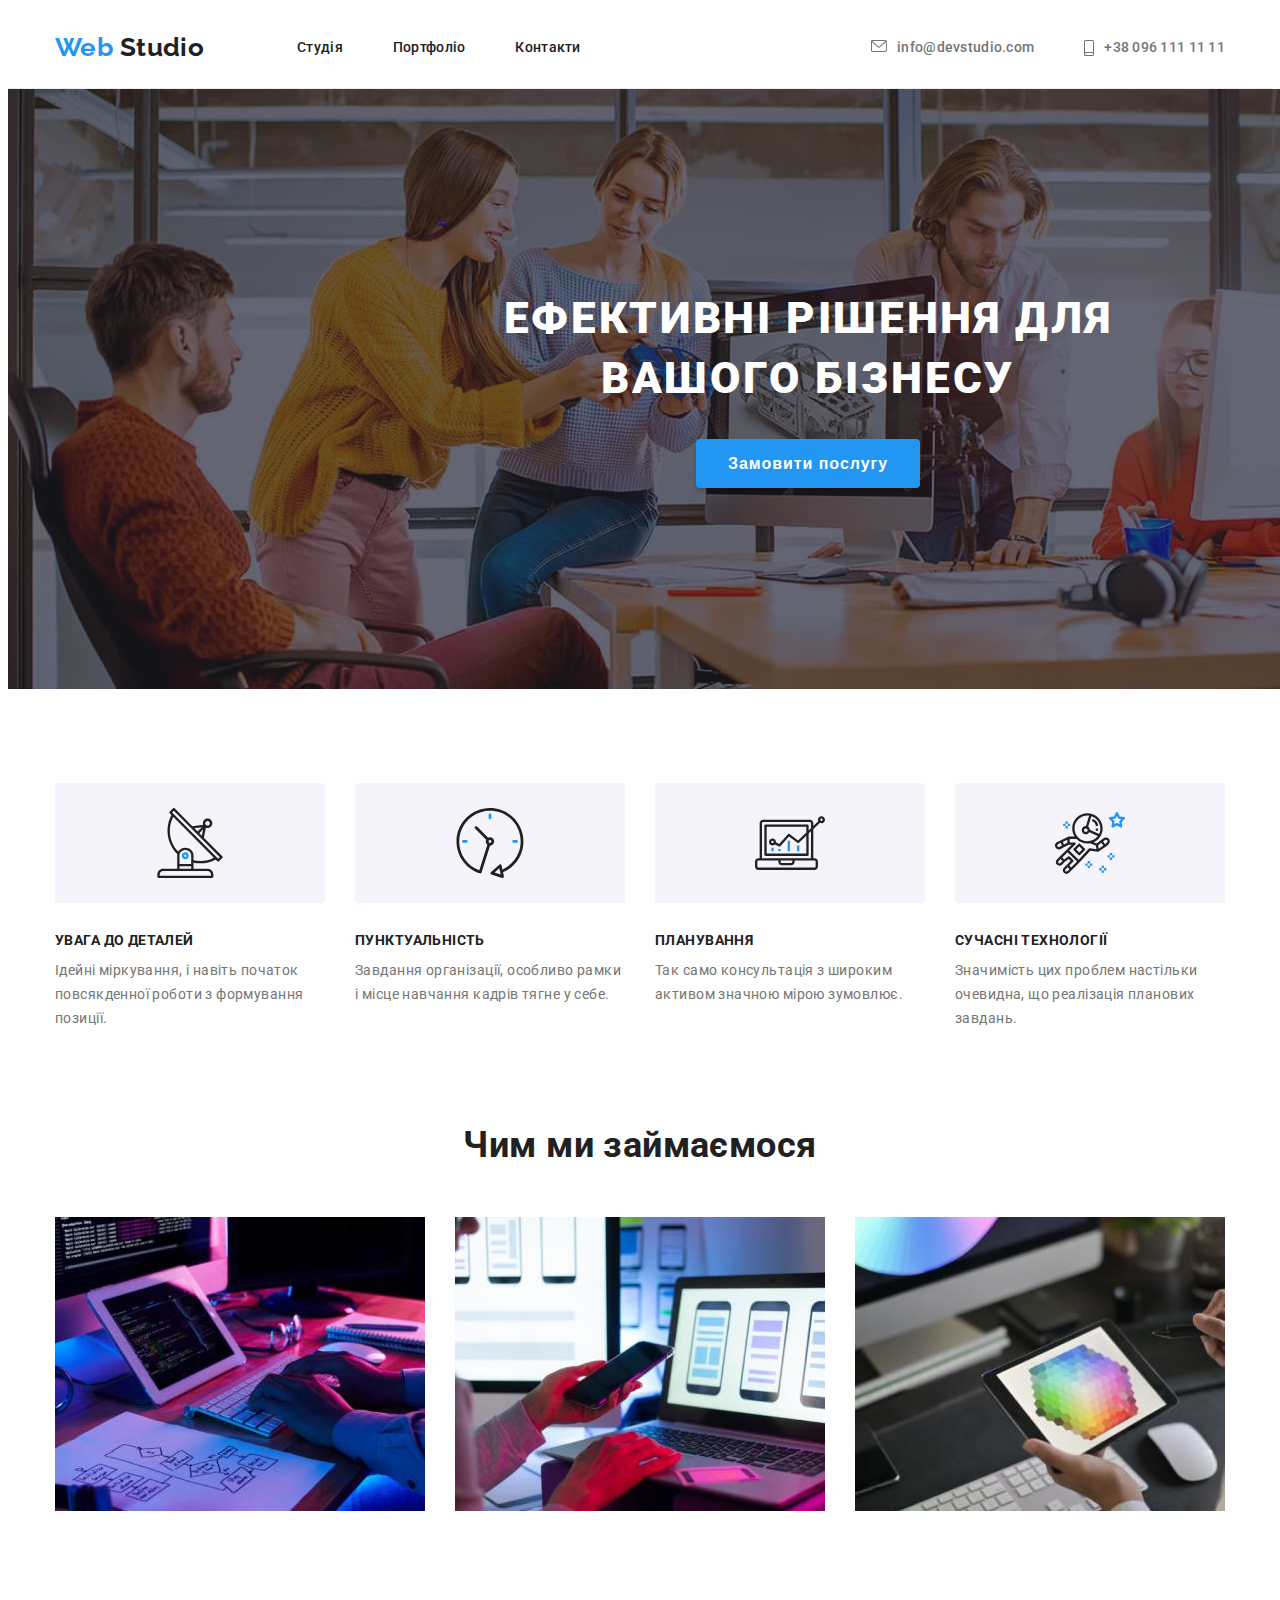
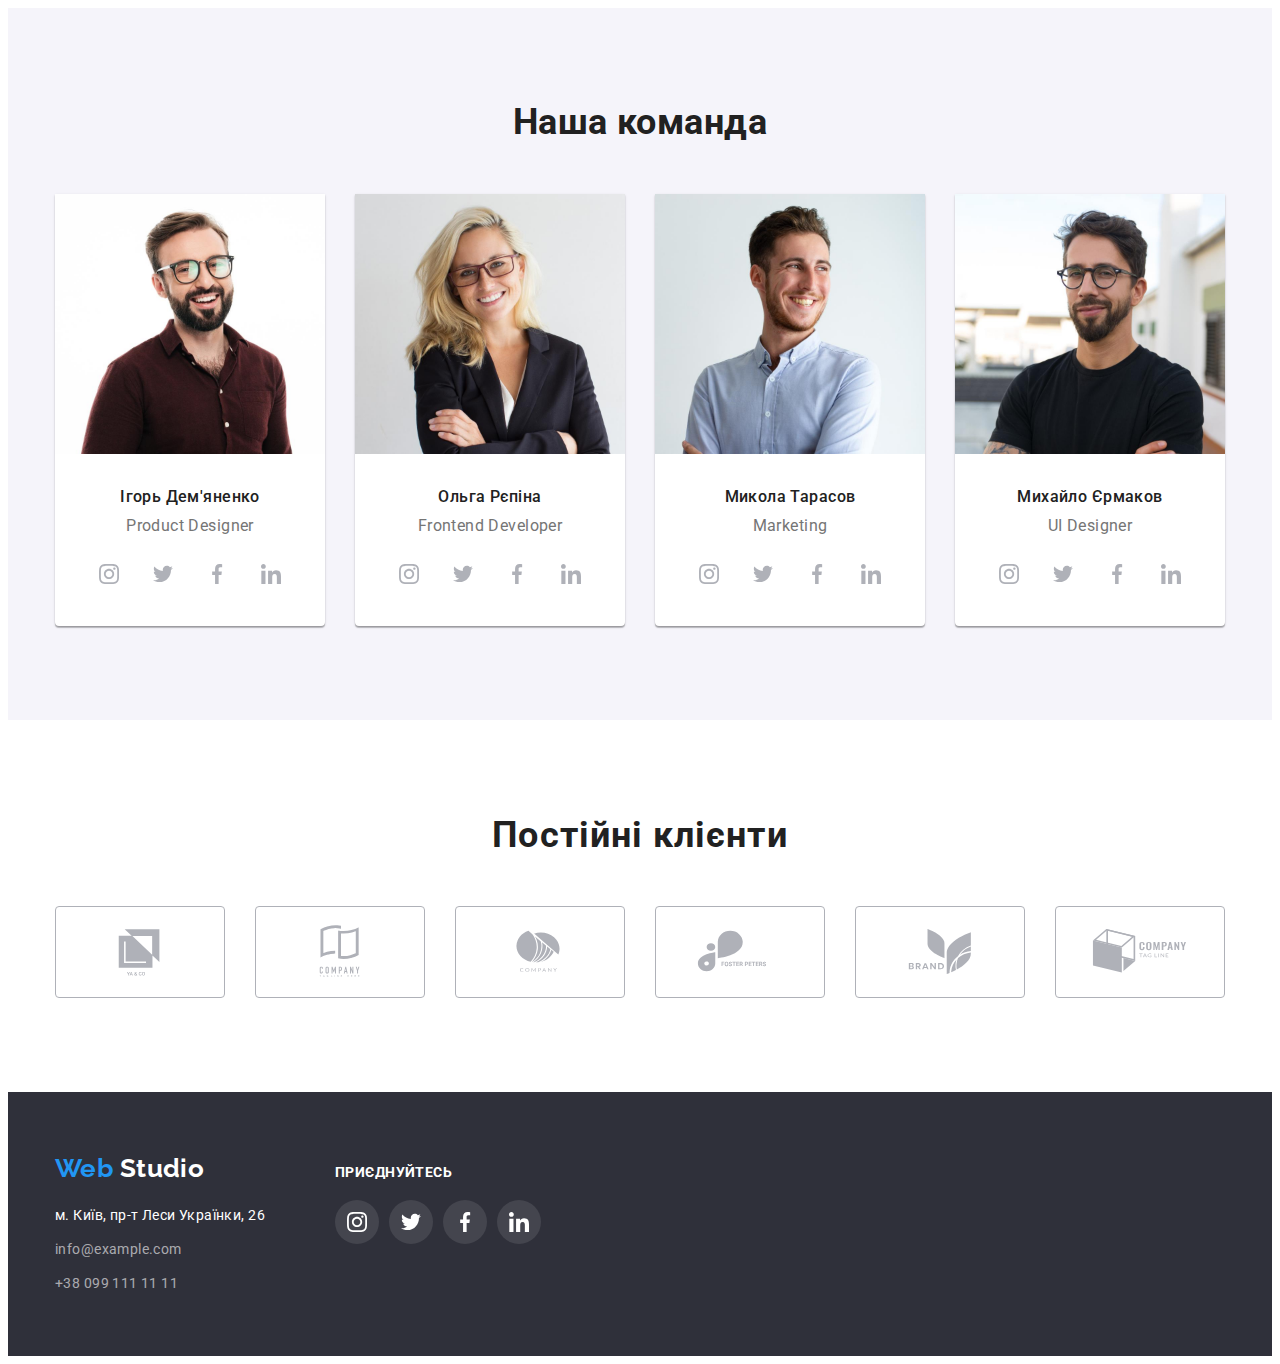
==== index.html @ af130c3d "first_commit" ====
<!DOCTYPE html>
<html lang="uk">
  <head>
    <meta charset="UTF-8" />
    <meta http-equiv="X-UA-Compatible" content="IE=edge" />
    <meta name="viewport" content="width=device-width, initial-scale=1.0" />
    <title>WebStudio</title>
    <link rel="preconnect" href="https://fonts.googleapis.com" />
    <link rel="preconnect" href="https://fonts.gstatic.com" crossorigin />
    <link
      href="https://fonts.googleapis.com/css2?family=Raleway:wght@700&family=Roboto:wght@400;500;700;900&display=swap"
      rel="stylesheet"
    />
    <link
      rel="stylesheet"
      href="https://cdnjs.cloudflare.com/ajax/libs/modern-normalize/1.1.0/modern-normalize.min.css"
      integrity="sha512-wpPYUAdjBVSE4KJnH1VR1HeZfpl1ub8YT/NKx4PuQ5NmX2tKuGu6U/JRp5y+Y8XG2tV+wKQpNHVUX03MfMFn9Q=="
      crossorigin="anonymous"
      referrerpolicy="no-referrer"
    />
    <link rel="stylesheet" href="./styles/styles.css" />
  </head>
  <body>
    <header class="header">
      <div class="container container_nav">
        <nav class="header_nav">
          <a href="./index.html" class="header_logo link">
            <span class="header_logo_firstp">Web</span>
            Studio
          </a>
          <ul class="header_list list">
            <li class="header_item">
              <a href="./index.html" class="header_link link">Студія</a>
            </li>
            <li class="header_item">
              <a href="./portfolio.html" class="header_link link">Портфоліо</a>
            </li>
            <li class="header_item">
              <a href="#" class="header_link link">Контакти</a>
            </li>
          </ul>
        </nav>
        <ul class="header_contacts list">
          <li class="contacts_item">
            <a href="mailto:info@devstudio.com" class="contacts_link link">
              <svg class="contacts_icon envelope" width="10" height="16">
                <use href="./images/icons/symbol-defs.svg#icon-envelope"></use>
              </svg>
              info@devstudio.com</a
            >
          </li>
          <li class="contacts_item">
            <a href="tel:+380961111111" class="contacts_link link">
              <svg class="contacts_icon smartphone" width="16" height="12">
                <use href="./images/icons/symbol-defs.svg#icon-smartphone"></use>
              </svg>
              +38 096 111 11 11</a
            >
          </li>
        </ul>
      </div>
    </header>
    <main class="main">
      <section class="hero">
        <div class="container">
          <h1 class="hero_title">Ефективні рішення для вашого бізнесу</h1>
          <button type="button" class="hero_button">Замовити послугу</button>
        </div>
      </section>
      <section class="features section">
        <div class="container">
          <h2 class="hidden_title">Наші особливості</h2>
          <ul class="features_list list">
            <li class="features_item">
              <div class="features_icon_bloc">
                <svg class="features_icon" width="70" height="70">
                  <use href="./images/icons/symbol-defs.svg#icon-antenna"></use>
                </svg>
              </div>
              <h3 class="features_title icon_plate">Увага до деталей</h3>
              <p class="features_description">
                Ідейні міркування, і навіть початок повсякденної роботи з формування позиції.
              </p>
            </li>
            <li class="features_item">
              <div class="features_icon_bloc">
                <svg class="features_icon" width="70" height="70">
                  <use href="./images/icons/symbol-defs.svg#icon-clock"></use>
                </svg>
              </div>
              <h3 class="features_title icon_watch">Пунктуальність</h3>
              <p class="features_description">
                Завдання організації, особливо рамки і місце навчання кадрів тягне у себе.
              </p>
            </li>
            <li class="features_item">
              <div class="features_icon_bloc">
                <svg class="features_icon" width="70" height="70">
                  <use href="./images/icons/symbol-defs.svg#icon-diagram"></use>
                </svg>
              </div>
              <h3 class="features_title icon_laptop">Планування</h3>
              <p class="features_description">
                Так само консультація з широким активом значною мірою зумовлює.
              </p>
            </li>
            <li class="features_item">
              <div class="features_icon_bloc">
                <svg class="features_icon" width="70" height="70">
                  <use href="./images/icons/symbol-defs.svg#icon-astronaut"></use>
                </svg>
              </div>
              <h3 class="features_title icon_astronaut">Сучасні технології</h3>
              <p class="features_description">
                Значимість цих проблем настільки очевидна, що реалізація планових завдань.
              </p>
            </li>
          </ul>
        </div>
      </section>
      <section class="case section">
        <div class="container">
          <h2 class="case_title">Чим ми займаємося</h2>
          <ul class="case_list list">
            <li class="case_item">
              <img
                src="./images/workplace1.jpg"
                alt="Фронтенд розробка"
                class="case_img"
                width="370"
                height="294"
              />
            </li>
            <li class="case_item">
              <img
                src="./images/workplace2.jpg"
                alt="Розробка інтерфейса"
                class="case_img"
                width="370"
                height="294"
              />
            </li>
            <li class="case_item">
              <img
                src="./images/workplace3.jpg"
                alt="Палітра кольорів на планшеті"
                class="case_img"
                width="370"
                height="294"
              />
            </li>
          </ul>
        </div>
      </section>
      <section class="team section">
        <div class="container">
          <h2 class="team_first_title">Наша команда</h2>
          <ul class="team_list list">
            <li class="team_item">
              <img
                src="./images/igor_demianenko.jpg"
                alt="Ігорь Дем'яненко дизайнер продукта"
                class="team_photo"
                width="270"
                height="260"
              />
              <div class="team_text">
                <h3 class="team_title">Ігорь Дем'яненко</h3>
                <p class="team_position">Product Designer</p>
                <ul class="team_soc list">
                  <li class="team_soc_item">
                    <a href="#" class="team_soc_link">
                      <svg class="team_soc_icon" width="20" height="20">
                        <use href="./images/icons/symbol-defs.svg#icon-instagram"></use>
                      </svg>
                    </a>
                  </li>
                  <li class="team_soc_item">
                    <a href="#" class="team_soc_link">
                      <svg class="team_soc_icon" width="20" height="20">
                        <use href="./images/icons/symbol-defs.svg#icon-twitter"></use>
                      </svg>
                    </a>
                  </li>
                  <li class="team_soc_item">
                    <a href="#" class="team_soc_link">
                      <svg class="team_soc_icon" width="20" height="20">
                        <use href="./images/icons/symbol-defs.svg#icon-facebook"></use>
                      </svg>
                    </a>
                  </li>
                  <li class="team_soc_item">
                    <a href="#" class="team_soc_link">
                      <svg class="team_soc_icon" width="20" height="20">
                        <use href="./images/icons/symbol-defs.svg#icon-linkedin"></use>
                      </svg>
                    </a>
                  </li>
                </ul>
              </div>
            </li>
            <li class="team_item">
              <img
                src="./images/olga_repina.jpg"
                alt="Ольга Рєпіна фронтенд розробітник"
                class="team_photo"
                width="270"
                height="260"
              />
              <div class="team_text">
                <h3 class="team_title">Ольга Рєпіна</h3>
                <p class="team_position">Frontend Developer</p>
                <ul class="team_soc list">
                  <li class="team_soc_item">
                    <a href="#" class="team_soc_link">
                      <svg class="team_soc_icon" width="20" height="20">
                        <use href="./images/icons/symbol-defs.svg#icon-instagram"></use>
                      </svg>
                    </a>
                  </li>
                  <li class="team_soc_item">
                    <a href="#" class="team_soc_link">
                      <svg class="team_soc_icon" width="20" height="20">
                        <use href="./images/icons/symbol-defs.svg#icon-twitter"></use>
                      </svg>
                    </a>
                  </li>
                  <li class="team_soc_item">
                    <a href="#" class="team_soc_link">
                      <svg class="team_soc_icon" width="20" height="20">
                        <use href="./images/icons/symbol-defs.svg#icon-facebook"></use>
                      </svg>
                    </a>
                  </li>
                  <li class="team_soc_item">
                    <a href="#" class="team_soc_link">
                      <svg class="team_soc_icon" width="20" height="20">
                        <use href="./images/icons/symbol-defs.svg#icon-linkedin"></use>
                      </svg>
                    </a>
                  </li>
                </ul>
              </div>
            </li>
            <li class="team_item">
              <img
                src="./images/nikolay_tarasov.jpg"
                alt="Микола Тарасов маркетолог"
                class="team_photo"
                width="270"
                height="260"
              />
              <div class="team_text">
                <h3 class="team_title">Микола Тарасов</h3>
                <p class="team_position">Marketing</p>
                <ul class="team_soc list">
                  <li class="team_soc_item">
                    <a href="#" class="team_soc_link">
                      <svg class="team_soc_icon" width="20" height="20">
                        <use href="./images/icons/symbol-defs.svg#icon-instagram"></use>
                      </svg>
                    </a>
                  </li>
                  <li class="team_soc_item">
                    <a href="#" class="team_soc_link">
                      <svg class="team_soc_icon" width="20" height="20">
                        <use href="./images/icons/symbol-defs.svg#icon-twitter"></use>
                      </svg>
                    </a>
                  </li>
                  <li class="team_soc_item">
                    <a href="#" class="team_soc_link">
                      <svg class="team_soc_icon" width="20" height="20">
                        <use href="./images/icons/symbol-defs.svg#icon-facebook"></use>
                      </svg>
                    </a>
                  </li>
                  <li class="team_soc_item">
                    <a href="#" class="team_soc_link">
                      <svg class="team_soc_icon" width="20" height="20">
                        <use href="./images/icons/symbol-defs.svg#icon-linkedin"></use>
                      </svg>
                    </a>
                  </li>
                </ul>
              </div>
            </li>
            <li class="team_item">
              <img
                src="./images/mihail_ermakov.jpg"
                alt="Михайло Єрмаков дизайнер інтерфейса користувача"
                class="team_photo"
                width="270"
                height="260"
              />
              <div class="team_text">
                <h3 class="team_title">Михайло Єрмаков</h3>
                <p class="team_position">UI Designer</p>
                <ul class="team_soc list">
                  <li class="team_soc_item">
                    <a href="#" class="team_soc_link">
                      <svg class="team_soc_icon" width="20" height="20">
                        <use href="./images/icons/symbol-defs.svg#icon-instagram"></use>
                      </svg>
                    </a>
                  </li>
                  <li class="team_soc_item">
                    <a href="#" class="team_soc_link">
                      <svg class="team_soc_icon" width="20" height="20">
                        <use href="./images/icons/symbol-defs.svg#icon-twitter"></use>
                      </svg>
                    </a>
                  </li>
                  <li class="team_soc_item">
                    <a href="#" class="team_soc_link">
                      <svg class="team_soc_icon" width="20" height="20">
                        <use href="./images/icons/symbol-defs.svg#icon-facebook"></use>
                      </svg>
                    </a>
                  </li>
                  <li class="team_soc_item">
                    <a href="#" class="team_soc_link">
                      <svg class="team_soc_icon" width="20" height="20">
                        <use href="./images/icons/symbol-defs.svg#icon-linkedin"></use>
                      </svg>
                    </a>
                  </li>
                </ul>
              </div>
            </li>
          </ul>
        </div>
      </section>
      <section class="clients section">
        <div class="container">
          <h3 class="clients_title">Постійні клієнти</h3>
          <ul class="clients_list list">
            <li class="clients_item">
              <a href="#" class="clients_link link">
                <svg class="clients_icon" width="106" height="60">
                  <use href="./images/icons/symbol-defs.svg#icon-logo_1"></use>
                </svg>
              </a>
            </li>
            <li class="clients_item">
              <a href="#" class="clients_link link">
                <svg class="clients_icon" width="106" height="60">
                  <use href="./images/icons/symbol-defs.svg#icon-logo_2"></use>
                </svg>
              </a>
            </li>
            <li class="clients_item">
              <a href="#" class="clients_link link">
                <svg class="clients_icon" width="106" height="60">
                  <use href="./images/icons/symbol-defs.svg#icon-logo_3"></use>
                </svg>
              </a>
            </li>
            <li class="clients_item">
              <a href="#" class="clients_link link">
                <svg class="clients_icon" width="106" height="60">
                  <use href="./images/icons/symbol-defs.svg#icon-logo_4"></use>
                </svg>
              </a>
            </li>
            <li class="clients_item">
              <a href="#" class="clients_link link">
                <svg class="clients_icon" width="106" height="60">
                  <use href="./images/icons/symbol-defs.svg#icon-logo_5"></use>
                </svg>
              </a>
            </li>
            <li class="clients_item">
              <a href="#" class="clients_link link">
                <svg class="clients_icon" width="106" height="60">
                  <use href="./images/icons/symbol-defs.svg#icon-logo_6"></use>
                </svg>
              </a>
            </li>
          </ul>
        </div>
      </section>
    </main>
    <footer class="footer">
      <div class="container container_footer">
        <div class="address_section">
          <a href="./index.html" class="footer_logo link">
            <span class="footer_logo_firstp">Web</span>
            Studio
          </a>
          <address class="address">
            <ul class="address_list list">
              <li class="address_item">
                <a
                  href="https://goo.gl/maps/CPtrU1FHBa2aNyZL9"
                  target="_blank"
                  rel="noopener noreferrer nofollow"
                  class="address_map link"
                  >м. Київ, пр-т Леси Українки, 26</a
                >
              </li>
              <li class="address_item">
                <a href="mailto:info@example.com" class="address_link link">info@example.com</a>
              </li>
              <li class="address_item">
                <a href="tel:+380991111111" class="address_link link">+38 099 111 11 11</a>
              </li>
            </ul>
          </address>
        </div>
        <div class="address_soc_link">
          <h4 class="footer_title_soc">приєднуйтесь</h4>
          <ul class="footer_list_soc list">
            <li class="footer_item">
              <a href="#" class="footer_soc_link link">
                <svg class="footer_soc_icon" width="20" height="20">
                  <use href="./images/icons/symbol-defs.svg#icon-instagram"></use>
                </svg>
              </a>
            </li>
            <li class="footer_item">
              <a href="#" class="footer_soc_link link">
                <svg class="footer_soc_icon" width="20" height="20">
                  <use href="./images/icons/symbol-defs.svg#icon-twitter"></use>
                </svg>
              </a>
            </li>
            <li class="footer_item">
              <a href="#" class="footer_soc_link link">
                <svg class="footer_soc_icon" width="20" height="20">
                  <use href="./images/icons/symbol-defs.svg#icon-facebook"></use>
                </svg>
              </a>
            </li>
            <li class="footer_item">
              <a href="#" class="footer_soc_link link">
                <svg class="footer_soc_icon" width="20" height="20">
                  <use href="./images/icons/symbol-defs.svg#icon-linkedin"></use>
                </svg>
              </a>
            </li>
          </ul>
        </div>
      </div>
    </footer>
  </body>
</html>
---- styles/styles.css ----
/* Основні кольори - 
Основний фон #FFFFFF
Фон #2F303A
Фон секцій/кнопок - другорядний  #F5F4FA
Акцент #2196F3
Другорядний фон #757575
Текст білий #FFFFFF;
Текст чорний #212121
Текст сірий #212121
Текст адреси rgba(255, 255, 255, 0.6); */
/* font-family: 'Raleway',
sans-serif;
font-family: 'Roboto',
sans-serif; */
html {
    box-sizing: border-box;
}
*, *::after, *::before {
    box-sizing: border-box;
}
h1, h2, h3, h4, ul, p {
    margin-bottom: 0;
    margin-top: 0;
    padding: 0;
}
/* перемінні для основних кольорів */
:root {
    --primary-background-color: #FFFFFF;
    --second-primary-background: #2F303A;
    --background-section-color: #F5F4FA;
    --background-color: #757575;
    --accent-color: #2196F3;
    --primary-text-white: #FFFFFF;
    --primary-text-black: #212121;
    --second-text-gray: #757575;
    --second-text-gray-alfa-chenel: rgba(255, 255, 255, 0.6);
    --border-color: #EEEEEE;
    --border-bottom-color-header: #ECECEC;
    --background-button-hover: #188CE8;
    --features-title-background-before: #F5F4FA;
    --clients-link-color: #AFB1B8;
    --team-link-color: #AFB1B8;
    --background-soc-link-footer: rgba(255, 255, 255, 0.1);
}
/* container - ширина контенту відповідає макету 1200рх + треба врахувати гаттери 30рх (по 15 з кожного боку), в данному випадку треба відняти від зазначеного розміру */
.container {
    width: 1200px;
    padding: 0 15px;
    margin-left: auto;
    margin-right: auto;
}
.section {
    padding: 94px 0;
}
/* В body вносим найросповсюджені властивасті, змінюємо лише ті , які відрізняються від більшості */
body {
    font-size: 14px;
    font-family: 'Roboto',
    sans-serif;
    line-height: 1.14;
    letter-spacing: 0.03em;
    color: var(--second-text-gray);

    background-color: var(--primary-background-color);   
}
/*  Прибираємо маркування у списків */
.link {
    text-decoration: none;
}
/* Прибираємо підкреслення у посилань */
.list {
    list-style-type: none;
}
/* Шапка сайту */
/* Приховані заголовки */
.hidden_title {
    position: absolute;
    white-space: nowrap;
    width: 1px;
    height: 1px;
    overflow: hidden;
    border: 0;
    padding: 0;
    clip: rect(0 0 0 0);
    clip-path: inset(50%);
    margin: -1px;
}

/* Хедер для сторінок Студія та Прортфоліо */
/* Шапка */
.container_nav {
    display: flex;
    align-items: center;
}
.header_list {
    display: flex;
}
.header_list .header_item:last-child {
    margin-right: 0;
}
.header_item {
    margin-right: 50px;
}
.header_nav {
    display: flex;
    align-items: center;
}
/* Блок навігації */
/* Лого */
.header {
    border-bottom: 1px solid var(--border-bottom-color-header);
    width: 100%;
}
.header_logo {
    font-family:'Raleway',
        sans-serif;
    font-weight: 700;
    font-size: 26px;
    line-height: 1.19;
    color: var(--primary-text-black);

    display: block;
    padding-top: 24px;
    padding-bottom: 25px;
    margin-right: 93px;
}
.header_logo_firstp {
    color: var(--accent-color);
}
/* Список навігації */
.header_link {
    font-weight: 500;
    line-height: 1.14;
    letter-spacing: 0.02em;
    color: var(--primary-text-black);

    display: block;
    padding-top: 32px;
    padding-bottom: 32px;
}
.header_link:hover, .header_link:focus {
    color: var(--accent-color);
}
/* Контакти в шапці */
.header_contacts {
    display: flex;
    margin-left: auto;
}
.contacts_item {
    margin-right: 50px;
}
.header_contacts .contacts_item:last-child {
    margin-right: 0;
}
.contacts_link {
    font-weight: 500;
    line-height: 1.14;
    letter-spacing: 0.02em;
    color: var(--second-text-gray);

    display: flex;
    padding-top: 32px;
    padding-bottom: 32px;
    fill: currentColor;
}
.contacts_link:hover, .contacts_link:focus {
    color: var(--accent-color);
}
/* Іконки для контактів в навігаційному блоці */
.contacts_icon {
    display: flex;
    margin-right: 10px;
}
.smartphone {
    width: 10px;
    height: 16px;
}
.envelope {
    width: 16px;
    height: 12px;
}

/* ___СТУДІЯ____ */
/* Блок герой */
.hero {
    background-color: var(--second-primary-background);
    width: 1600px;
    min-height: 600px;
    padding-top: 200px;

    margin-left: auto;
    margin-right: auto;
    
    background-image: 
    linear-gradient(rgba(47, 48, 58, 0.4), rgba(47, 48, 58, 0.4)), 
    url('../images/img_team_header.jpg')
}
.hero_title {
    font-weight: 900;
    font-size: 44px;
    line-height: 1.36;
    text-align: center;
    letter-spacing: 0.06em;
    text-transform: uppercase;
    color: var(--primary-background-color);
    width: 700px;

    margin-bottom: 30px;

    margin-left: auto;
    margin-right: auto;
}
.hero_button {
    min-width: 215px;
    border-radius: 4px;
    border: transparent;
    padding: 10px 32px;
    box-shadow: 0px 4px 4px rgba(0, 0, 0, 0.15);
    margin-left: auto;
    margin-right: auto;

    font-weight: 700;
    font-size: 16px;
    line-height: 1.84;
    display: flex;
    align-items: center;
    text-align: center;
    letter-spacing: 0.06em;
    color: var(--primary-text-white);

    background-color: var(--accent-color);
    cursor: pointer;
}
.hero_button:hover, .hero_button:focus {
    background: var(--background-button-hover);
    box-shadow: 0px 4px 4px rgba(0, 0, 0, 0.15);
    border-radius: 4px;
}

/* Блок - Наші особливості */
.features_list {
    display: flex;
    flex-wrap: wrap;
}
.features_item {
    display:block;
    width: 270px;
    margin-right: 30px;
}
.features_list .features_item:nth-child(4n) {
    margin-right: 0;
}
.features_icon_bloc {
    display: flex;
    height:120px;
    background: var(--features-title-background-before);
    border-radius: 4px;
    align-items: center;
    justify-content: space-around;

    margin-bottom: 30px;
}

.features_title {
    font-weight: 700;
    font-size: 14px;
    line-height: 1.14;
    letter-spacing: 0.03em;
    text-transform: uppercase;
    color: var(--primary-text-black);

    margin-bottom: 10px;
}
.features_description {
    line-height: 1.71;
}
/* Блок справ */
/* Поєднані стилі для двух заголовків блоків case & team  */
.case {
    padding-top: 0;
}
.case_list {
    display: flex;
    flex-wrap: wrap;
}
.case_item {
    margin-right: 30px;
}
.case_list .case_item:nth-child(3n) {
    margin-right: 0;
}
.case_title, .team_first_title {
    font-weight: 700;
    font-size: 36px;
    line-height: 1.16;
    text-align: center;
    color: var(--primary-text-black);
}
.case_title {
    margin-bottom: 50px;
}
/* Блок - наша команда */
.team_list {
    display: flex;
    flex-wrap: wrap;
}
.team_first_title {
    margin-bottom: 50px;
}
.team {
    background-color: var(--background-section-color);
} 
.team_item {
    background-color: var(--primary-background-color);

    margin-right: 30px;
    width: 270px;

    box-shadow: 0px 1px 3px rgba(0, 0, 0, 0.12), 0px 1px 1px rgba(0, 0, 0, 0.14), 0px 2px 1px rgba(0, 0, 0, 0.2);
        border-radius: 0px 0px 4px 4px;
}
.team_list .team_item:nth-child(4n) {
    margin-right: 0;
}
.team_text {
    padding: 30px 32px 30px 32px;
}
.team_title {
    font-weight: 500;
    font-size: 16px;
    line-height: 1.18;
    text-align: center;
    color: var(--primary-text-black);

    margin-bottom: 10px;
}
.team_position {
    font-size: 16px;
    line-height: 1.18;
    text-align: center;
    margin-bottom: 16px;
}
/* Іконки для соц мереж команди */
.team_soc {
    display: flex;
    justify-content: center;
    gap: 10px;
}

.team_soc_link {
    display: flex;
    width: 44px;
    height: 44px;
    border-radius: 50%;
    align-items: center;
    justify-content: center;
    color: var(--team-link-color);
    fill: currentColor;
}
.team_soc_link:hover, .team_soc_link:focus{
    background-color: var(--accent-color);
    color: var(--primary-text-white);
}
/* Дя того щоб змінити колір іконки при наведенні, треба вказити ховер на посилання і замінити колір іконки. Також можна наслідувати колір батька через fill-currentColor (колір посилання без ховеру) і змінити колір фону та іконки через клас посилання(не прописувати код окремо) */
.team_soc_link:hover .team_soc_icon,
.team_soc_link:focus .team_soc_icon {
    fill: var(--primary-background-color);
}



/* Секція кліентів */
.clients_title {
    font-family: 'Roboto';
    font-style: normal;
    font-weight: 700;
    font-size: 36px;
    line-height: 42px;
    text-align: center;
    letter-spacing: 0.03em;

    color: #212121;

    margin-bottom: 50px;
}
.clients_list {
    display: flex;
    margin-left: -15px;
    margin-right: -15px;
}
.clients_link {
    display: flex;
    width: 170px;
    height: 92px;

    margin-left: 15px;
    margin-right: 15px;

    border: 1px solid var(--clients-link-color);
    border-radius: 4px;

    align-items: center;
    justify-content: space-around;

    color: var(--team-link-color);
    fill: currentColor;

}
.clients_link:hover, .clients_link:focus {
    border: 1px solid var(--accent-color);
    color: var(--accent-color);
}
/* Футер для сторінок Студія та Прортфоліо */
/* footer - Підвал веб-сайту */
.footer {
    background-color: var(--second-primary-background);
    padding: 60px 0;
}
.container_footer {
    display: flex;
    align-items: baseline;
}
.address_section {
    margin-right: 70px;
}
/* Лого */
.footer_logo {
    font-family:'Raleway',
        sans-serif;
    font-weight: 700;
    font-size: 26px;
    line-height: 1.19;
    color: var(--primary-text-white);

    display: inline-block;
    margin-bottom: 20px;
}
.footer_logo_firstp {
    color: var(--accent-color);
}
/* Адреса */

.address_map {
    font-style: normal;
    line-height: 1.71;
    color: var(--primary-text-white);
}
.address_link {
    font-style: normal;
    line-height: 1.71;
    color: var(--second-text-gray-alfa-chenel);
}
.address_item {
    margin-bottom: 10px;
}
.address_list .address_item:last-child {
    margin-bottom: 0;
}

.address_map:hover, .address_map:focus, .address_link:hover, .address_link:focus {
    color: var(--accent-color);
}

/* footer частина з посиланнями на соц мережі */
.address_soc_link {
    padding-top: 12px;
}
.footer_title_soc {
    font-family: 'Roboto';
    font-style: normal;
    font-weight: 700;
    font-size: 14px;
    line-height: 16px;
    letter-spacing: 0.03em;
    text-transform: uppercase;
    
    color: var(--primary-text-white);

    margin-bottom: 20px;
}
.footer_list_soc {
    display: flex;
    min-width: 206px;
    min-height: 44px;
    gap: 10px;
}
.footer_soc_link {
    display: flex;
    width: 44px;
    height: 44px;
    background: var(--background-soc-link-footer);
    border-radius: 50%;
    align-items: center;
    justify-content: space-around;

    color: var(--primary-background-color);
    fill: currentColor;
}

.footer_soc_link:hover, .footer_soc_link:focus {
    background-color: var(--accent-color);
}

/* ____ПОРТФОЛІО____ */
/* Блок фільтер */
.filter_list {
    margin-bottom: 50px;
    display: flex;
    justify-content: center;
}
.filter_item {
    margin-right: 8px;
}
.filter_list .filter_item:last-child {
    margin-right: 0;
}
.filter_button {
    font-weight: 500;
    font-size: 16px;
    line-height: 1.62;
    text-align: center;
    color: var(--primary-text-black);
    background-color: var(--background-section-color);

    border-radius: 4px;
    border: var(--accent-color);
    padding: 6px 22px;
    min-width: 75px;
}
.filter_button:hover, .filter_button:focus, .filter_button:active {
    box-shadow: 0px 3px 1px rgba(0, 0, 0, 0.1), 0px 1px 2px rgba(0, 0, 0, 0.08), 0px 2px 2px rgba(0, 0, 0, 0.12);
    color: var(--primary-text-white);
    background-color: var(--accent-color);
    cursor: pointer;
}
/* Блок галереї */
.gallery_list {
    display: flex;
    flex-wrap: wrap;

    margin-right: -30px;
    margin-bottom: -30px;
}
.gallery_link {
    display: block;
}
.gallery_link:hover, .gallery_link:focus {
    box-shadow: 0px 1px 1px rgba(0, 0, 0, 0.12), 0px 4px 4px rgba(0, 0, 0, 0.06), 1px 4px 6px rgba(0, 0, 0, 0.16);
}
.gallery_item {
    width: 370px;
    margin-right: 30px;
    margin-bottom: 30px;
}
.gallery_img {
    display: block;
    max-width: 100%;
    height: auto;
}
.gallery_text {
    display: block;
    border: 1px solid var(--border-color);
    border-top: 0;
    padding: 20px 24px;

}
.gallery_title {
    font-weight: 700;
    font-size: 18px;
    line-height: 2;
    letter-spacing: 0.06em;
    color: var(--primary-text-black);
    margin-bottom: 4px;
}
.gallery_title_description {
    font-size: 16px;
    line-height: 1.87;
    color: var(--second-text-gray);
}
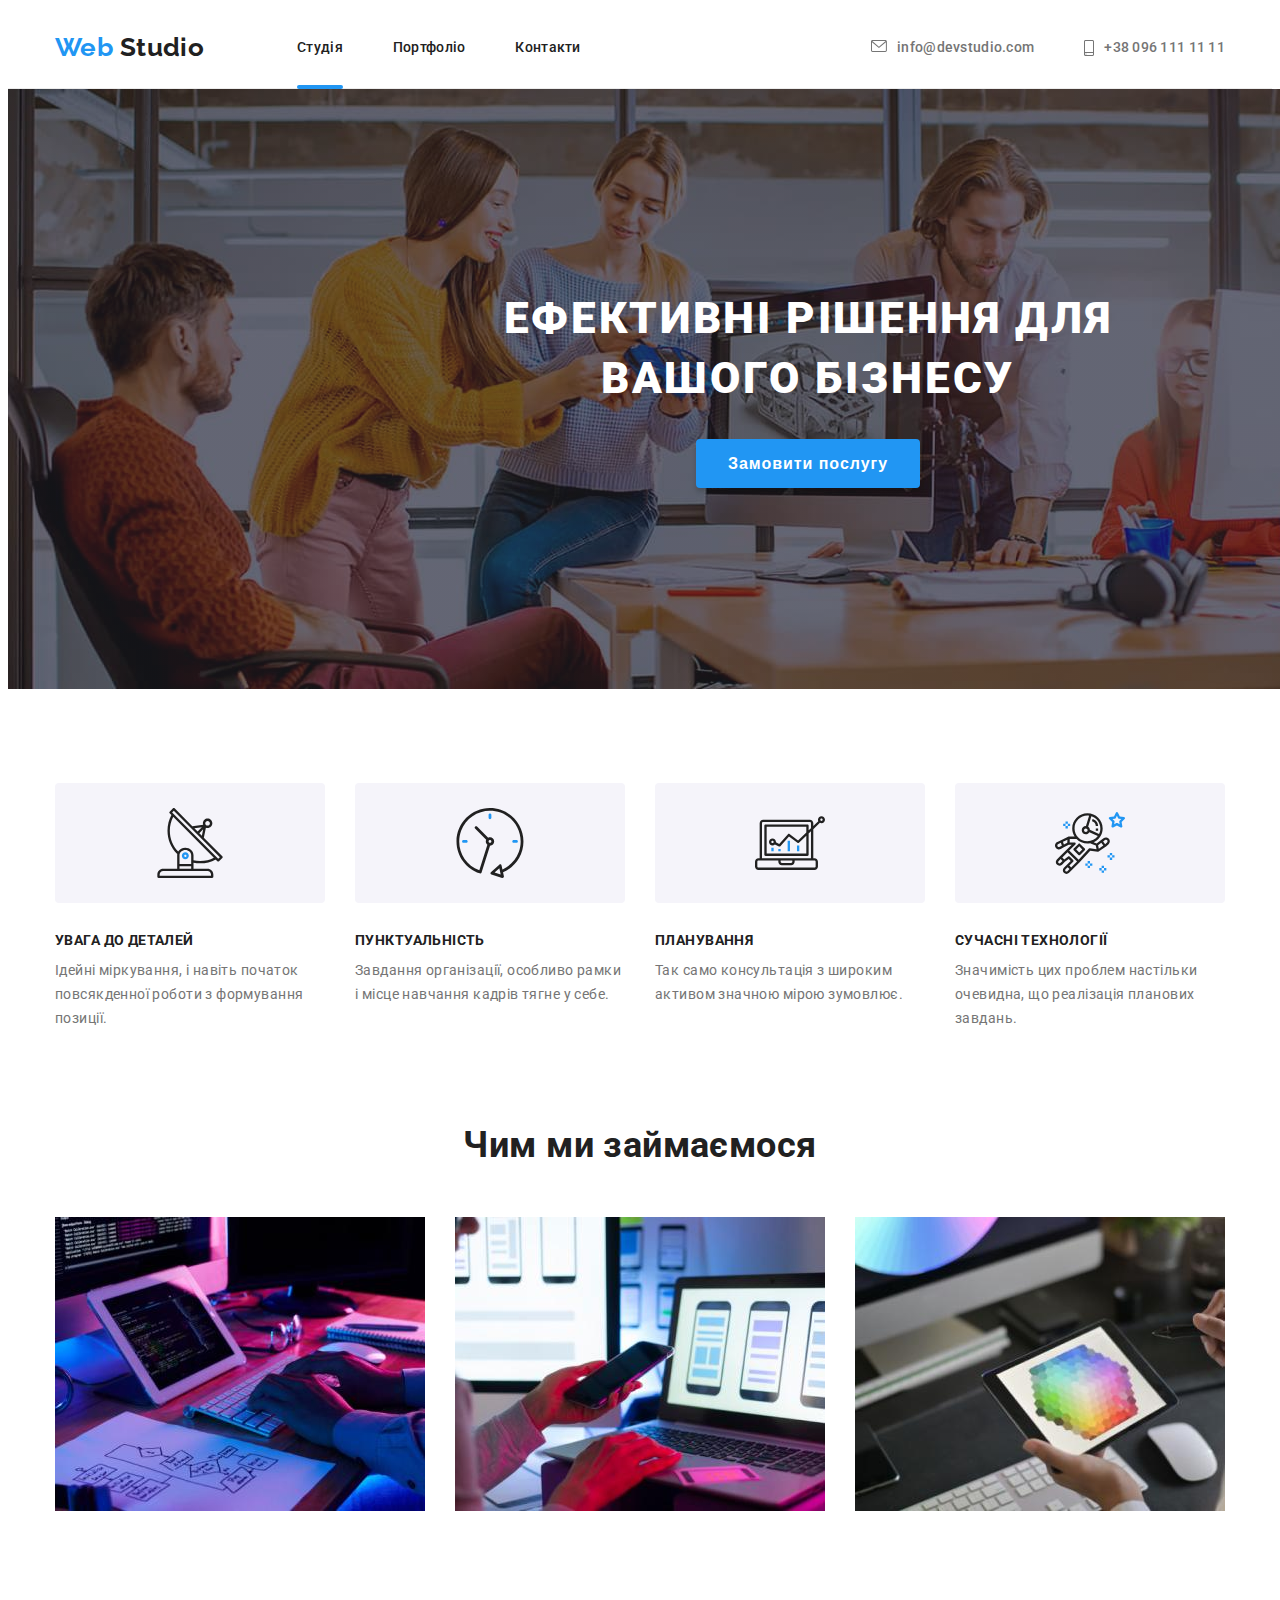
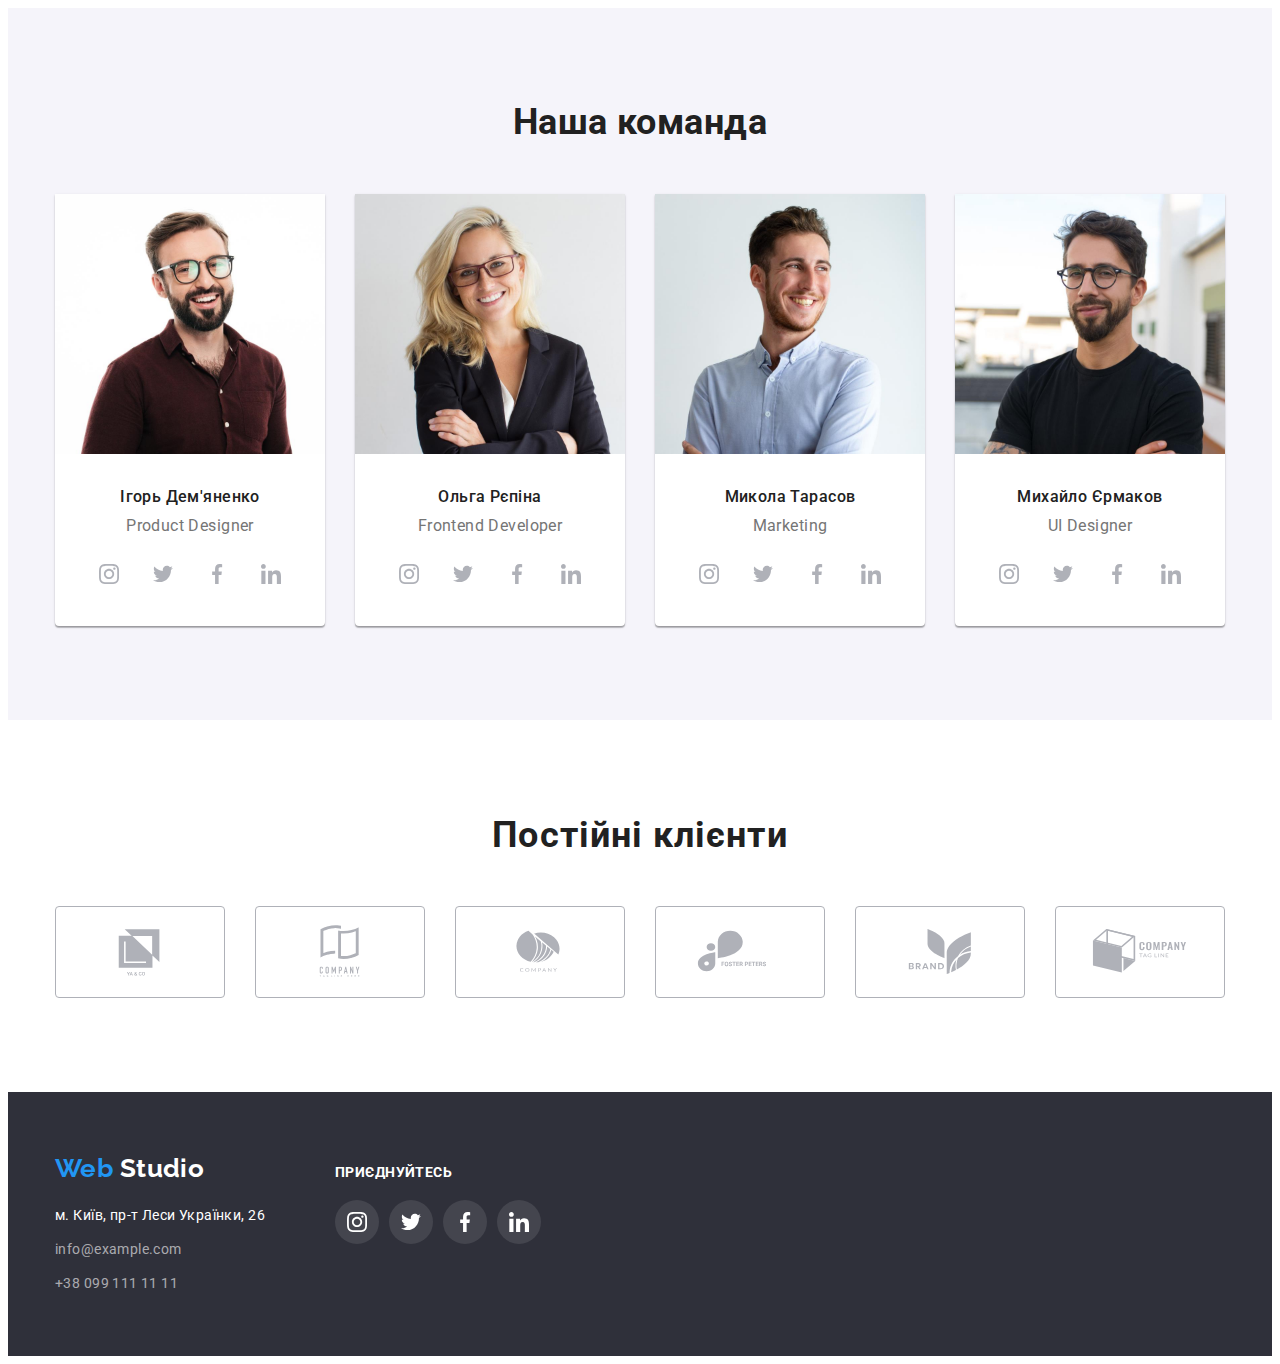
==== commit 4dee72c4: "active_page" ====
--- a/index.html
+++ b/index.html
@@ -30,7 +30,7 @@
           </a>
           <ul class="header_list list">
             <li class="header_item">
-              <a href="./index.html" class="header_link link">Студія</a>
+              <a href="./index.html" class="header_link link active_page">Студія</a>
             </li>
             <li class="header_item">
               <a href="./portfolio.html" class="header_link link">Портфоліо</a>
--- a/styles/styles.css
+++ b/styles/styles.css
@@ -85,6 +85,21 @@
     clip-path: inset(50%);
     margin: -1px;
 }
+/* Клас для підкреслювання активної сторінки */
+.header_item {
+    position: relative;
+}
+.active_page::after {
+    position: absolute;
+    content: "";
+    width: 100%;
+    height: 4px;
+    left: 0px;
+    top: 77px;
+    
+    background: var(--accent-color);
+    border-radius: 2px;
+}
 
 /* Хедер для сторінок Студія та Прортфоліо */
 /* Шапка */
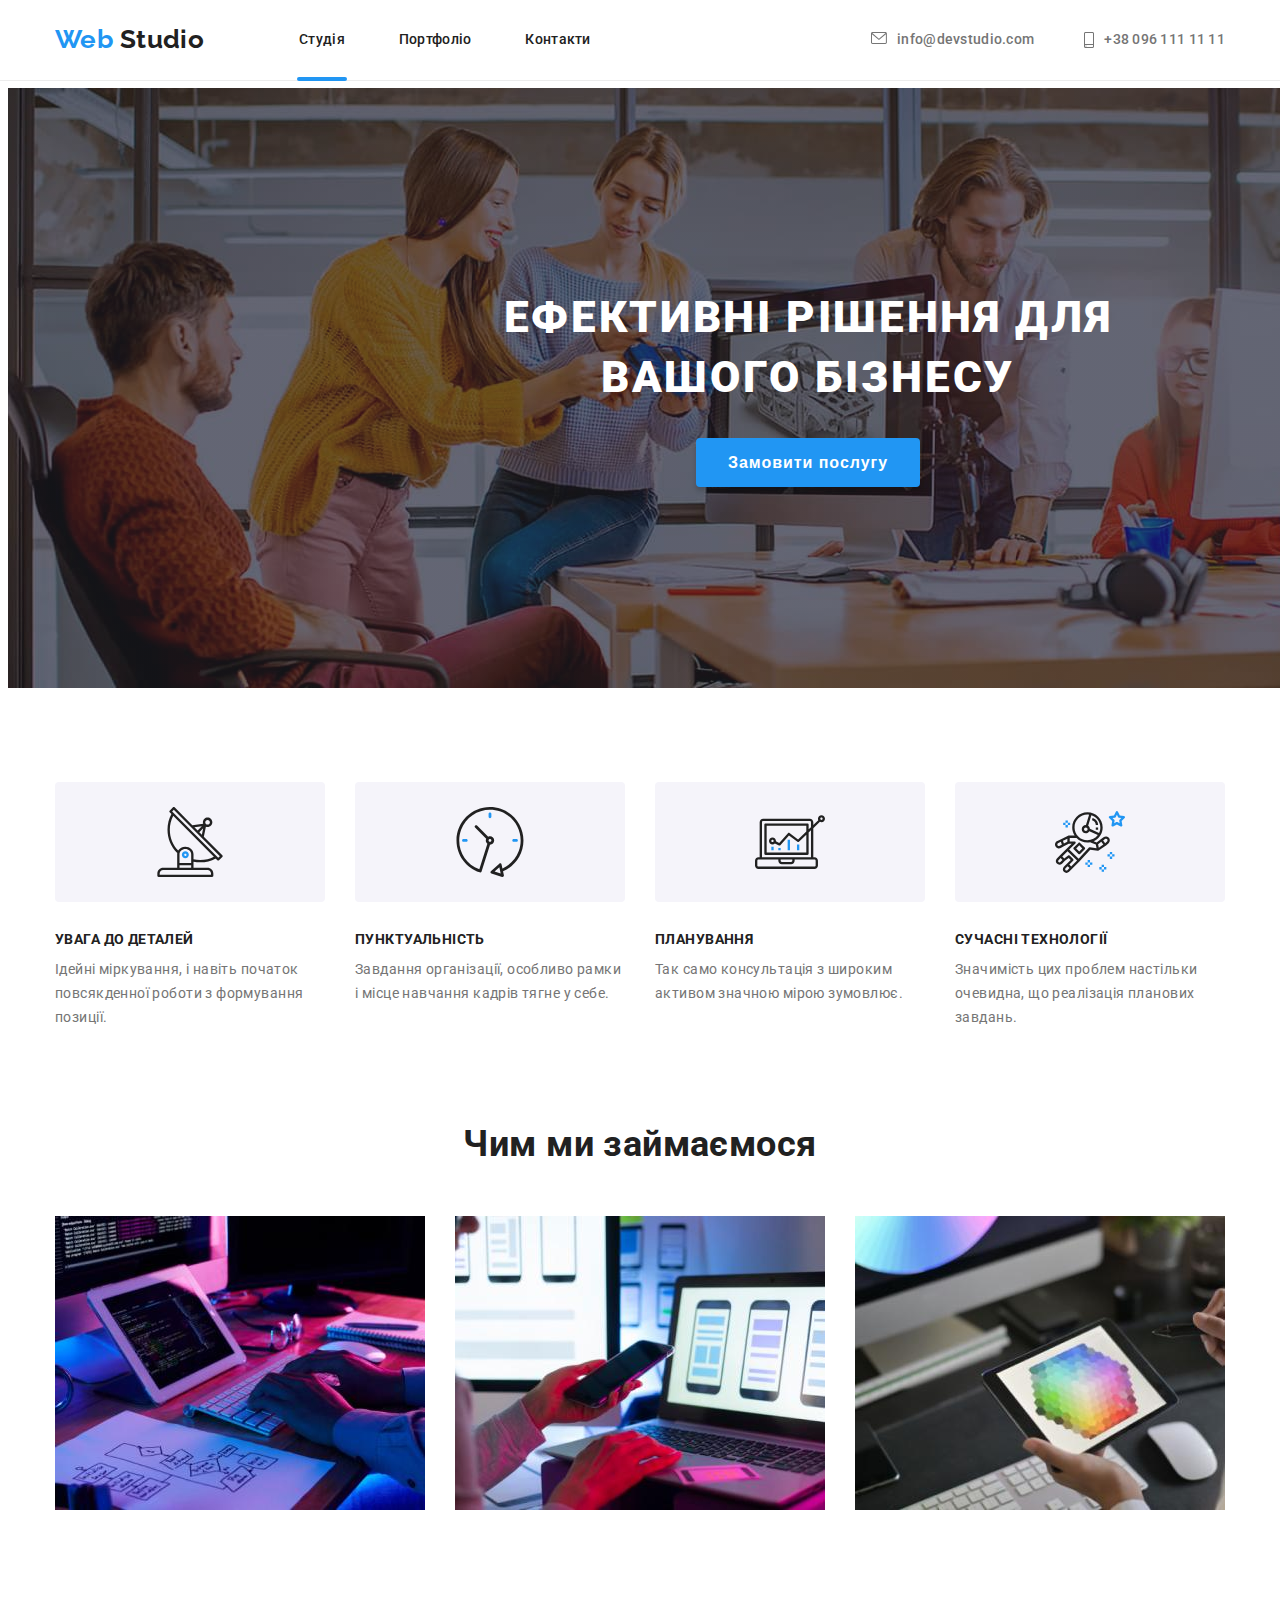
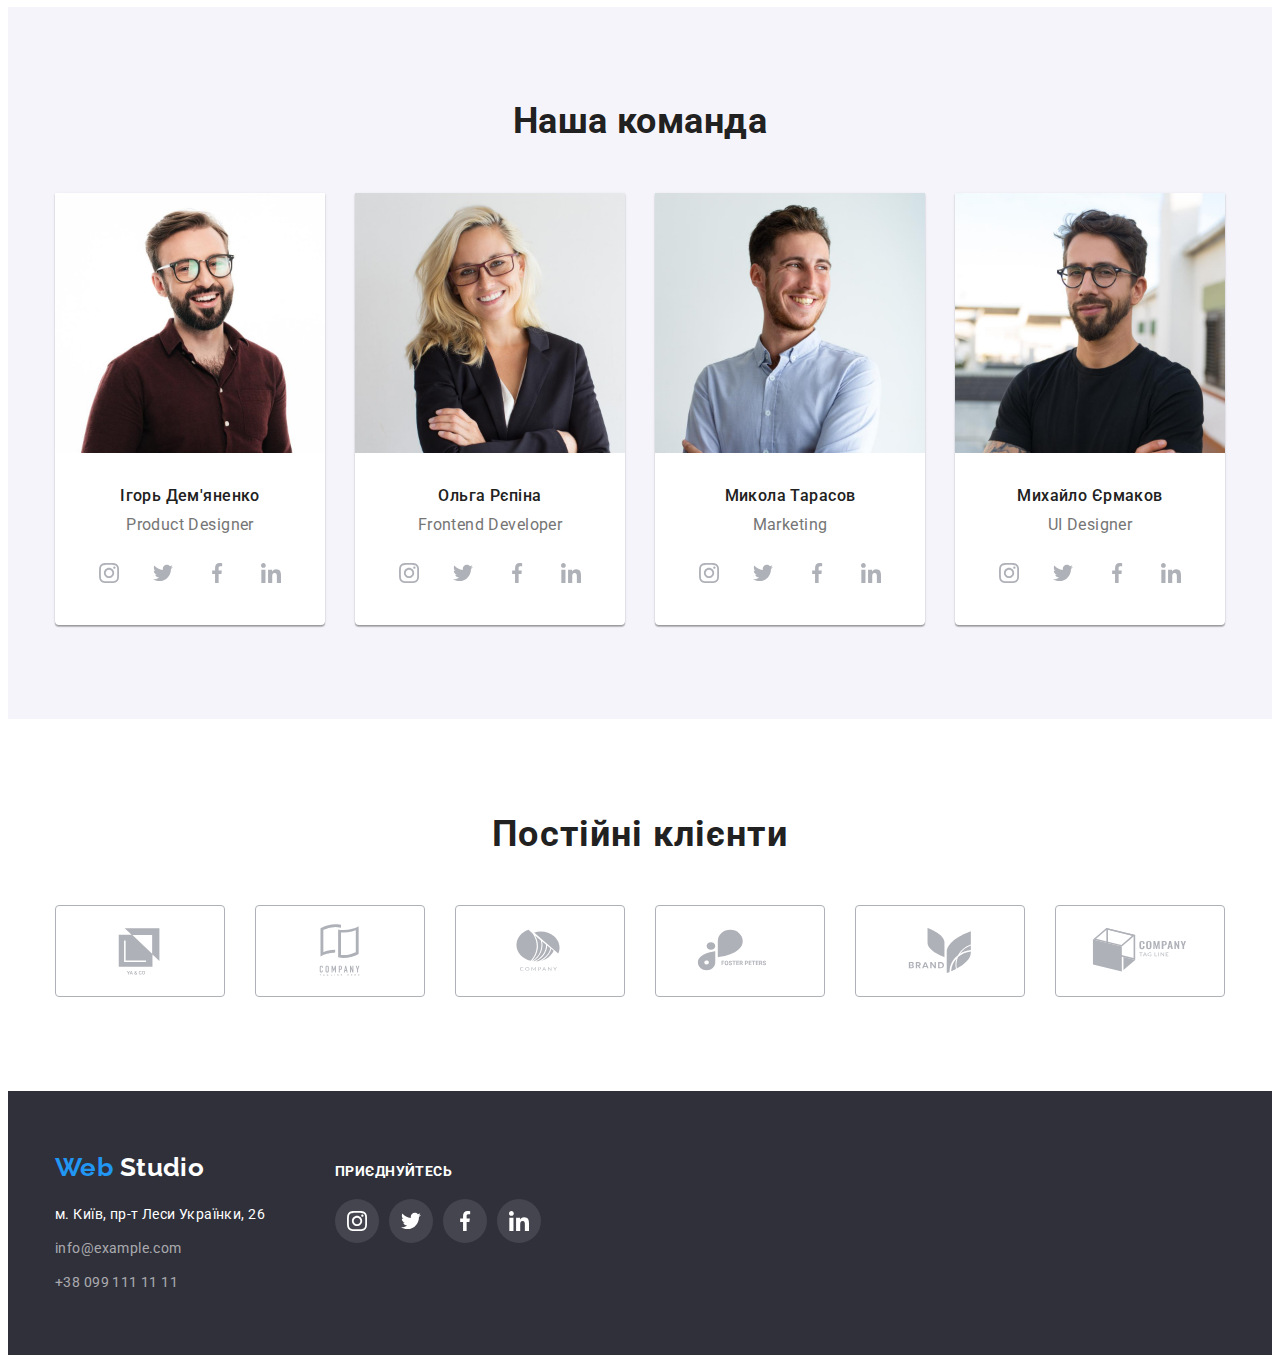
==== commit eb1750d3: "commit" ====
--- a/index.html
+++ b/index.html
@@ -64,7 +64,7 @@
       <section class="hero">
         <div class="container">
           <h1 class="hero_title">Ефективні рішення для вашого бізнесу</h1>
-          <button type="button" class="hero_button">Замовити послугу</button>
+          <button data-modal-open type="button" class="hero_button">Замовити послугу</button>
         </div>
       </section>
       <section class="features section">
@@ -443,5 +443,15 @@
         </div>
       </div>
     </footer>
+    <div data-modal class="backdrop is_hidden">
+      <div class="modal_window">
+        <button data-modal-close type="button" class="modal_window_close">
+          <svg class="window_close_icone" width="11" height="11">
+            <use href="./images/icons/symbol-defs.svg#icon-close-modal"></use>
+          </svg>
+        </button>
+      </div>
+    </div>
+    <script src="./js/model.js"></script>
   </body>
 </html>
--- a/styles/styles.css
+++ b/styles/styles.css
@@ -41,6 +41,9 @@
     --clients-link-color: #AFB1B8;
     --team-link-color: #AFB1B8;
     --background-soc-link-footer: rgba(255, 255, 255, 0.1);
+    --background-gallery-item-hover: rgba(33, 150, 243, 0.9);
+    --background-backdrop: rgba(0, 0, 0, 0.2);
+    --background-modal-window: #FFFFFF;
 }
 /* container - ширина контенту відповідає макету 1200рх + треба врахувати гаттери 30рх (по 15 з кожного боку), в данному випадку треба відняти від зазначеного розміру */
 .container {
@@ -61,7 +64,10 @@
     letter-spacing: 0.03em;
     color: var(--second-text-gray);
 
-    background-color: var(--primary-background-color);   
+    background-color: var(--primary-background-color); 
+    
+    /* padding-top - висота для фіксованого меню (щоб контент не попав під хедер) */
+        padding-top: 80px;
 }
 /*  Прибираємо маркування у списків */
 .link {
@@ -86,6 +92,17 @@
     margin: -1px;
 }
 /* Клас для підкреслювання активної сторінки */
+.header {
+    /* фіксуємо меню вгорі вьюпорта */
+    position: fixed;
+    /* z-index - ставимо з найбільшим значенням, для то го щоб елементи з позиціюванням не вилазили на хедер */
+    z-index: 2;
+/* страртова позиція хедера - обов'язково прописувати */
+    top: 0;
+    left: 0;
+
+    background-color: var(--primary-background-color);
+}
 .header_item {
     position: relative;
 }
@@ -150,8 +167,9 @@
     color: var(--primary-text-black);
 
     display: block;
-    padding-top: 32px;
-    padding-bottom: 32px;
+    padding: 32px 2px 32px 2px;
+
+    transition: color 250ms cubic-bezier(0.4, 0, 0.2, 1);
 }
 .header_link:hover, .header_link:focus {
     color: var(--accent-color);
@@ -177,6 +195,8 @@
     padding-top: 32px;
     padding-bottom: 32px;
     fill: currentColor;
+
+    transition: color 250ms cubic-bezier(0.4, 0, 0.2, 1);
 }
 .contacts_link:hover, .contacts_link:focus {
     color: var(--accent-color);
@@ -245,6 +265,10 @@
 
     background-color: var(--accent-color);
     cursor: pointer;
+
+    transition: color 250ms cubic-bezier(0.4, 0, 0.2, 1),
+    box-shadow 250ms cubic-bezier(0.4, 0, 0.2, 1),
+    border-radius 250ms cubic-bezier(0.4, 0, 0.2, 1);
 }
 .hero_button:hover, .hero_button:focus {
     background: var(--background-button-hover);
@@ -371,16 +395,15 @@
     justify-content: center;
     color: var(--team-link-color);
     fill: currentColor;
+
+    transition: color 250ms cubic-bezier(0.4, 0, 0.2, 1),
+    background-color 250ms cubic-bezier(0.4, 0, 0.2, 1);
 }
 .team_soc_link:hover, .team_soc_link:focus{
     background-color: var(--accent-color);
     color: var(--primary-text-white);
 }
 /* Дя того щоб змінити колір іконки при наведенні, треба вказити ховер на посилання і замінити колір іконки. Також можна наслідувати колір батька через fill-currentColor (колір посилання без ховеру) і змінити колір фону та іконки через клас посилання(не прописувати код окремо) */
-.team_soc_link:hover .team_soc_icon,
-.team_soc_link:focus .team_soc_icon {
-    fill: var(--primary-background-color);
-}
 
 
 
@@ -420,6 +443,8 @@
     color: var(--team-link-color);
     fill: currentColor;
 
+    transition: color 250ms cubic-bezier(0.4, 0, 0.2, 1),
+    border 250ms cubic-bezier(0.4, 0, 0.2, 1);
 }
 .clients_link:hover, .clients_link:focus {
     border: 1px solid var(--accent-color);
@@ -459,11 +484,15 @@
     font-style: normal;
     line-height: 1.71;
     color: var(--primary-text-white);
+
+    transition: color 250ms cubic-bezier(0.4, 0, 0.2, 1);
 }
 .address_link {
     font-style: normal;
     line-height: 1.71;
     color: var(--second-text-gray-alfa-chenel);
+
+    transition: color 250ms cubic-bezier(0.4, 0, 0.2, 1);
 }
 .address_item {
     margin-bottom: 10px;
@@ -510,6 +539,8 @@
 
     color: var(--primary-background-color);
     fill: currentColor;
+
+    transition: background-color 250ms cubic-bezier(0.4, 0, 0.2, 1);
 }
 
 .footer_soc_link:hover, .footer_soc_link:focus {
@@ -541,6 +572,12 @@
     border: var(--accent-color);
     padding: 6px 22px;
     min-width: 75px;
+
+    transition: 
+    box-shadow 250ms cubic-bezier(0.4, 0, 0.2, 1),
+    color 250ms cubic-bezier(0.4, 0, 0.2, 1),
+    cursor 250ms cubic-bezier(0.4, 0, 0.2, 1),
+    background-color 250ms cubic-bezier(0.4, 0, 0.2, 1);
 }
 .filter_button:hover, .filter_button:focus, .filter_button:active {
     box-shadow: 0px 3px 1px rgba(0, 0, 0, 0.1), 0px 1px 2px rgba(0, 0, 0, 0.08), 0px 2px 2px rgba(0, 0, 0, 0.12);
@@ -558,15 +595,50 @@
 }
 .gallery_link {
     display: block;
-}
+
+    transition: box-shadow 250ms cubic-bezier(0.4, 0, 0.2, 1)
+}
+/* блок з ефектом ховеру на галереї портфоліо */
+.gallery_img_bloc {
+    display: block;
+    position: relative;
+    overflow: hidden;
+}
+
+.img_bloc_hidden {
+    position: absolute;
+    left: 0;
+    top: 0;
+    width: 100%;
+    height: 100%;
+    background-color: var(--background-gallery-item-hover);
+    padding: 63px 24px;
+
+    transform: translateY(101%);
+
+    transition: transform 250ms cubic-bezier(0.4, 0, 0.2, 1)
+}
+
+.img_paragraf_hidden {
+    font-size: 18px;
+    line-height: 28px;
+    color: var(--primary-text-white);
+} 
+
+.gallery_link:hover .img_bloc_hidden, .gallery_link:focus .img_bloc_hidden {
+    transform: translateY(0);
+}
+
 .gallery_link:hover, .gallery_link:focus {
     box-shadow: 0px 1px 1px rgba(0, 0, 0, 0.12), 0px 4px 4px rgba(0, 0, 0, 0.06), 1px 4px 6px rgba(0, 0, 0, 0.16);
 }
+
 .gallery_item {
     width: 370px;
     margin-right: 30px;
     margin-bottom: 30px;
 }
+
 .gallery_img {
     display: block;
     max-width: 100%;
@@ -591,4 +663,59 @@
     font-size: 16px;
     line-height: 1.87;
     color: var(--second-text-gray);
+}
+
+/* backdrop - задній фон модального вікна */
+.backdrop {
+    /* фіксована позиція вьюпорту */
+    position: fixed;
+    
+    top: 0;
+    left: 0;
+
+    width: 100%;
+    height: 100%;
+
+    z-index: 3;
+
+    background: var(--background-backdrop);
+}
+
+.backdrop.is_hidden {
+    /* приховує елемент, надає йому прозорості, але не приховує елемент від подій під ним */
+    opacity: 0;
+    /* ця властивість впливає на те що коли елемент прихований, він не впливає на події(мишка, стилус, тощо) і пропускає їх черз себе */
+    pointer-events: none;
+}
+/* модальне вікно */
+.modal_window {
+    position: absolute;
+    top: 50%;
+    left: 50%;
+    transform: translate(-50%, -50%);
+
+    min-width: 528px;
+    min-height: 581px;
+
+    background-color: var(--background-modal-window);
+    box-shadow: 0px 1px 3px rgba(0, 0, 0, 0.12), 0px 1px 1px rgba(0, 0, 0, 0.14), 0px 2px 1px rgba(0, 0, 0, 0.2);
+    border-radius: 4px;
+}
+
+.modal_window_close {
+    position: absolute;
+    top: 8px;
+    right: 8px;
+    display: flex;
+    align-items: center;
+    justify-content: space-around;
+
+    width: 30px;
+    height: 30px;
+    
+    border-radius: 50%;
+    border: 1px solid rgba(0, 0, 0, 0.1);
+    background-color: var(--background-modal-window);
+
+    cursor: pointer;
 }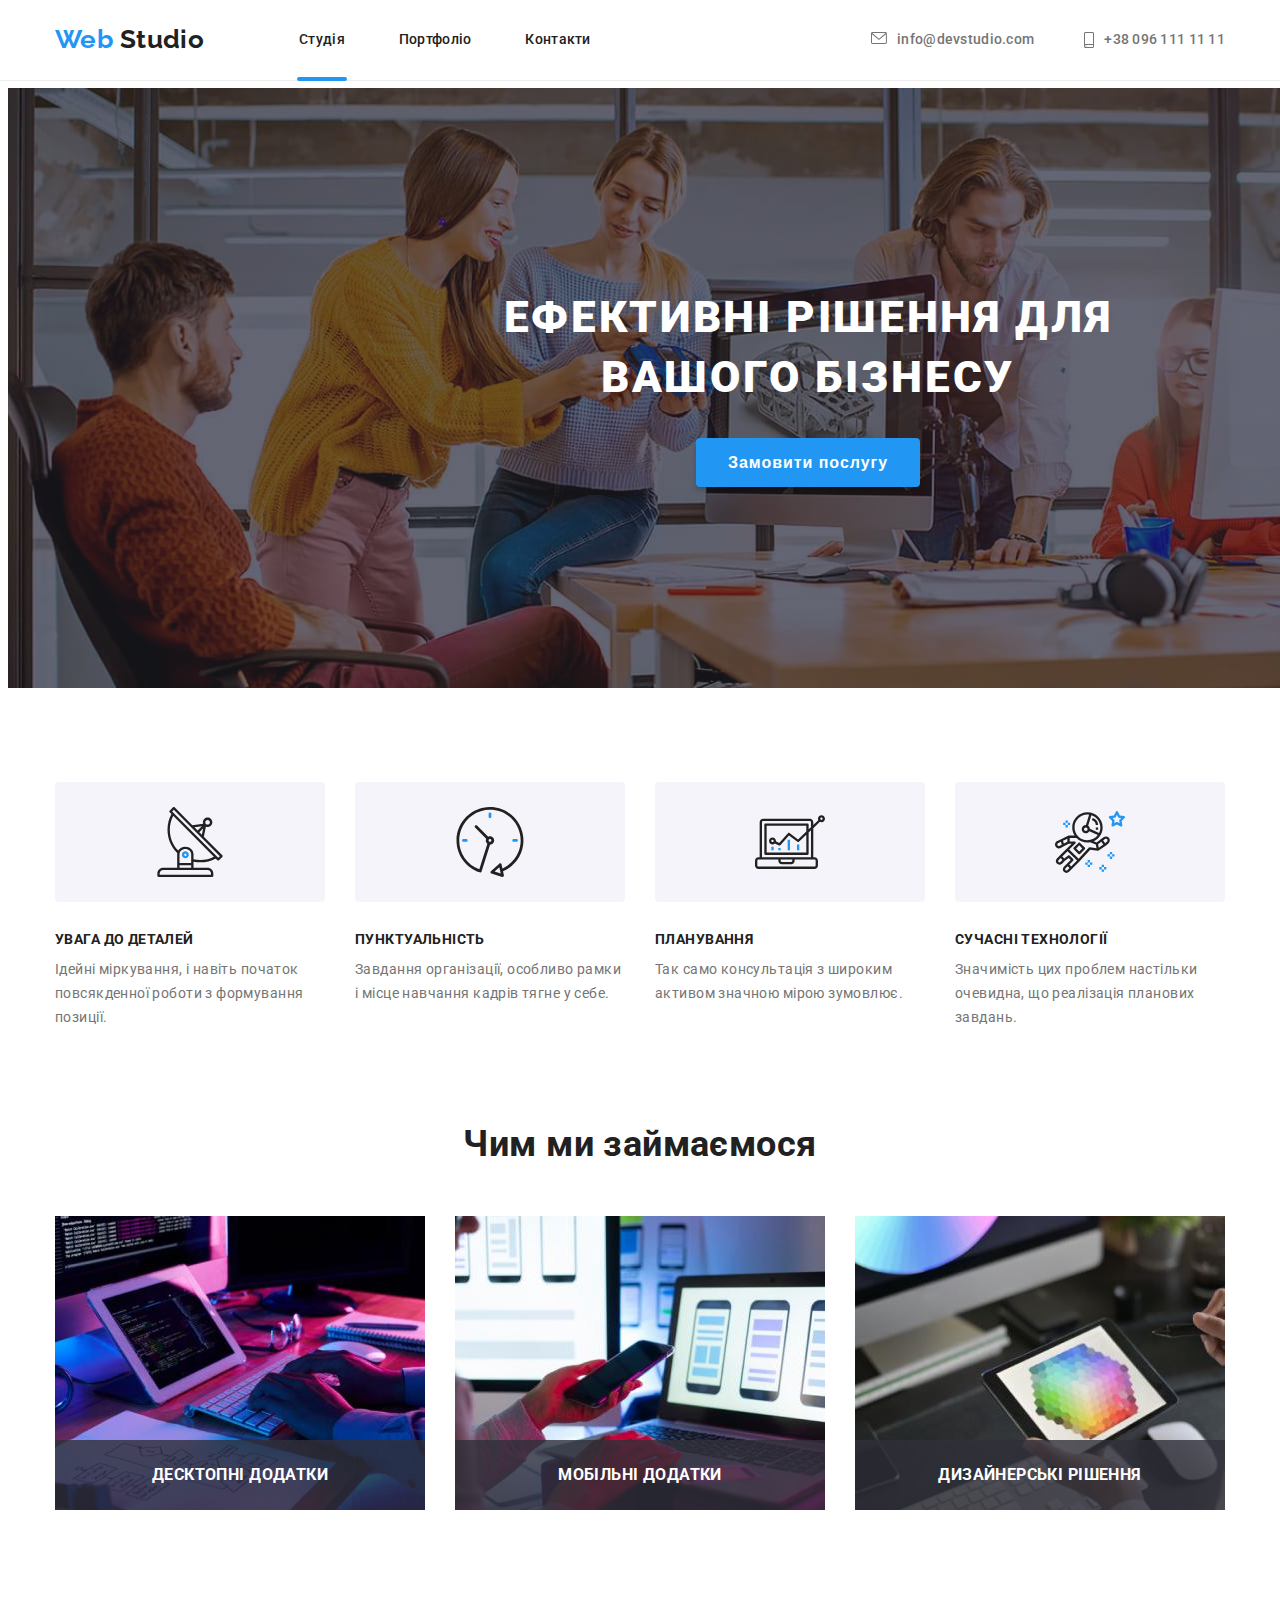
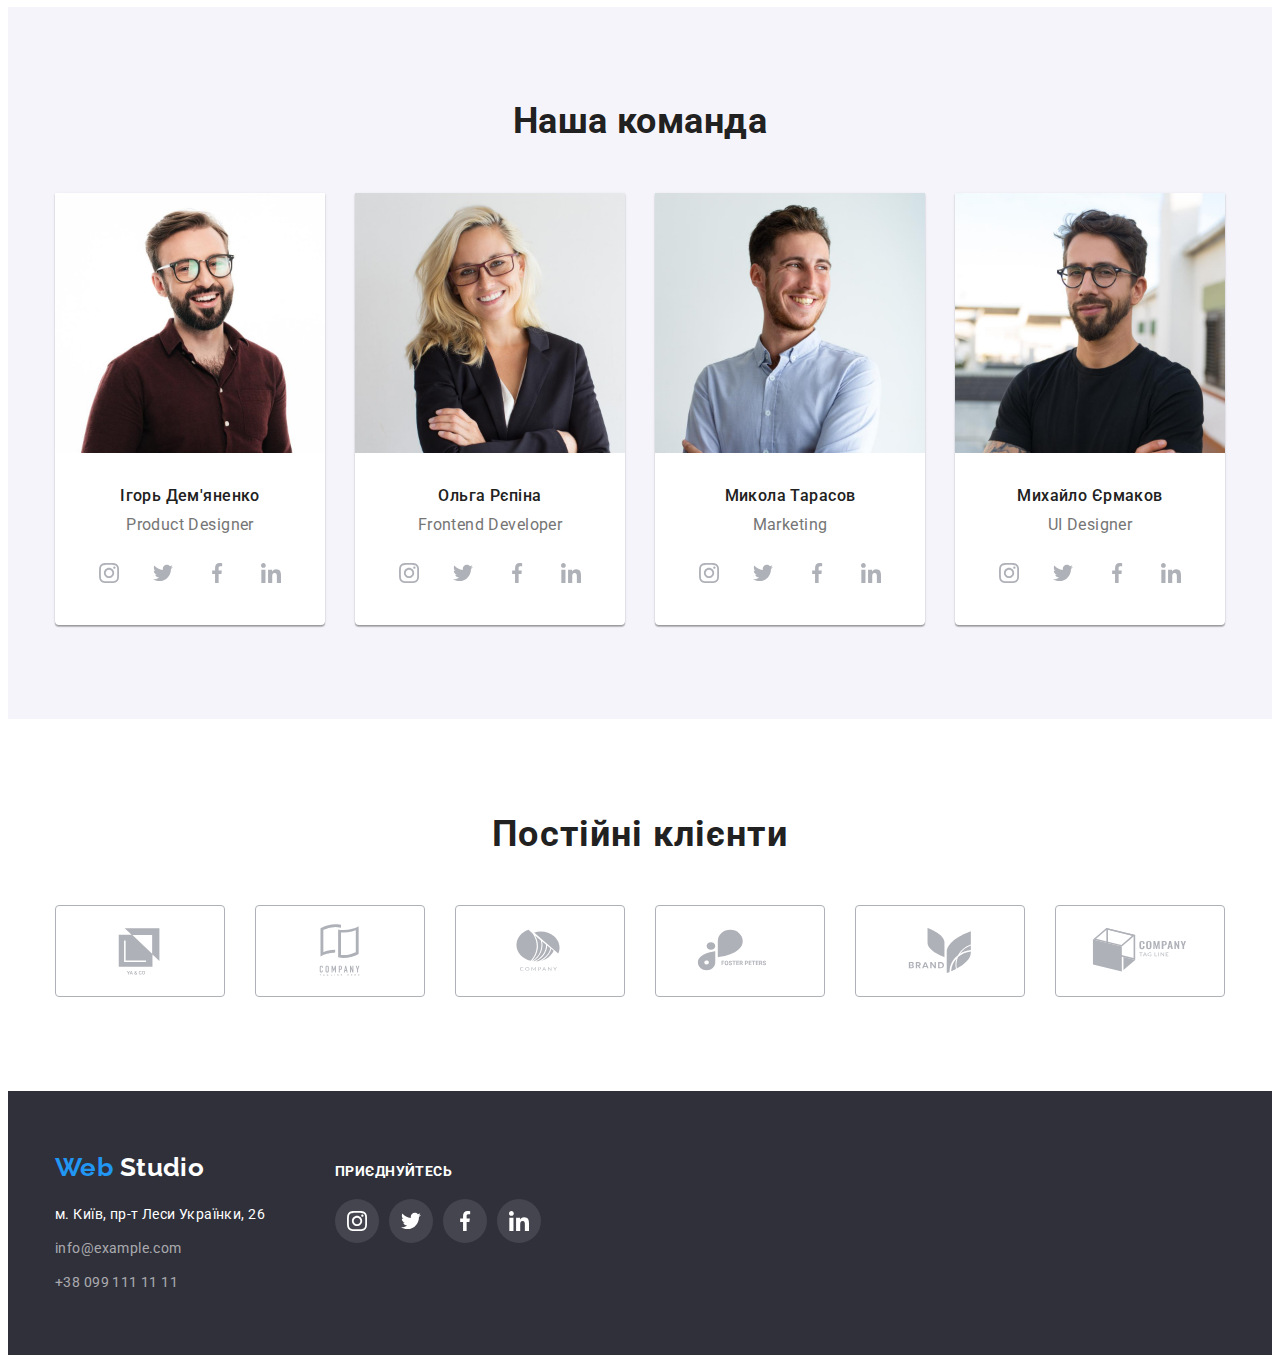
==== commit c5f4e1ac: "commit" ====
--- a/index.html
+++ b/index.html
@@ -123,31 +123,46 @@
           <h2 class="case_title">Чим ми займаємося</h2>
           <ul class="case_list list">
             <li class="case_item">
-              <img
-                src="./images/workplace1.jpg"
-                alt="Фронтенд розробка"
-                class="case_img"
-                width="370"
-                height="294"
-              />
+              <div class="case_bloc_img">
+                <img
+                  src="./images/workplace1.jpg"
+                  alt="Фронтенд розробка"
+                  class="case_img"
+                  width="370"
+                  height="294"
+                />
+                <div class="case_bloc_title">
+                  <h3 class="case_title_img">Десктопні додатки</h3>
+                </div>
+              </div>
             </li>
             <li class="case_item">
-              <img
-                src="./images/workplace2.jpg"
-                alt="Розробка інтерфейса"
-                class="case_img"
-                width="370"
-                height="294"
-              />
+              <div class="case_bloc_img">
+                <img
+                  src="./images/workplace2.jpg"
+                  alt="Розробка інтерфейса"
+                  class="case_img"
+                  width="370"
+                  height="294"
+                />
+                <div class="case_bloc_title">
+                  <h3 class="case_title_img">Мобільні додатки</h3>
+                </div>
+              </div>
             </li>
             <li class="case_item">
-              <img
-                src="./images/workplace3.jpg"
-                alt="Палітра кольорів на планшеті"
-                class="case_img"
-                width="370"
-                height="294"
-              />
+              <div class="case_bloc_img">
+                <img
+                  src="./images/workplace3.jpg"
+                  alt="Палітра кольорів на планшеті"
+                  class="case_img"
+                  width="370"
+                  height="294"
+                />
+                <div class="case_bloc_title">
+                  <h3 class="case_title_img">Дизайнерські рішення</h3>
+                </div>
+              </div>
             </li>
           </ul>
         </div>
--- a/styles/styles.css
+++ b/styles/styles.css
@@ -44,6 +44,7 @@
     --background-gallery-item-hover: rgba(33, 150, 243, 0.9);
     --background-backdrop: rgba(0, 0, 0, 0.2);
     --background-modal-window: #FFFFFF;
+    --background-case_bloc_title: rgba(47, 48, 58, 0.8);
 }
 /* container - ширина контенту відповідає макету 1200рх + треба врахувати гаттери 30рх (по 15 з кожного боку), в данному випадку треба відняти від зазначеного розміру */
 .container {
@@ -338,6 +339,36 @@
 .case_title {
     margin-bottom: 50px;
 }
+
+.case_bloc_img {
+    display: block;
+    position: relative;  
+}
+.case_bloc_title {
+    position: absolute;
+    bottom: 3px;
+    left: 0;
+
+    width: 100%;
+    min-height: 70px;
+
+    background: var(--background-case_bloc_title);
+}
+.case_title_img {
+    position: absolute;
+    top: 50%;
+    left: 50%;
+    transform: translate(-50%, -50%);
+
+    font-weight: 700;
+    line-height: 1.14;
+    text-transform: uppercase;
+    
+    color: var(--primary-text-white);
+
+    white-space: nowrap;
+}
+
 /* Блок - наша команда */
 .team_list {
     display: flex;
@@ -704,14 +735,14 @@
 
 .modal_window_close {
     position: absolute;
+    display: flex;
     top: 8px;
     right: 8px;
-    display: flex;
+
+    width: 30px;
+    height: 30px;
     align-items: center;
     justify-content: space-around;
-
-    width: 30px;
-    height: 30px;
     
     border-radius: 50%;
     border: 1px solid rgba(0, 0, 0, 0.1);
